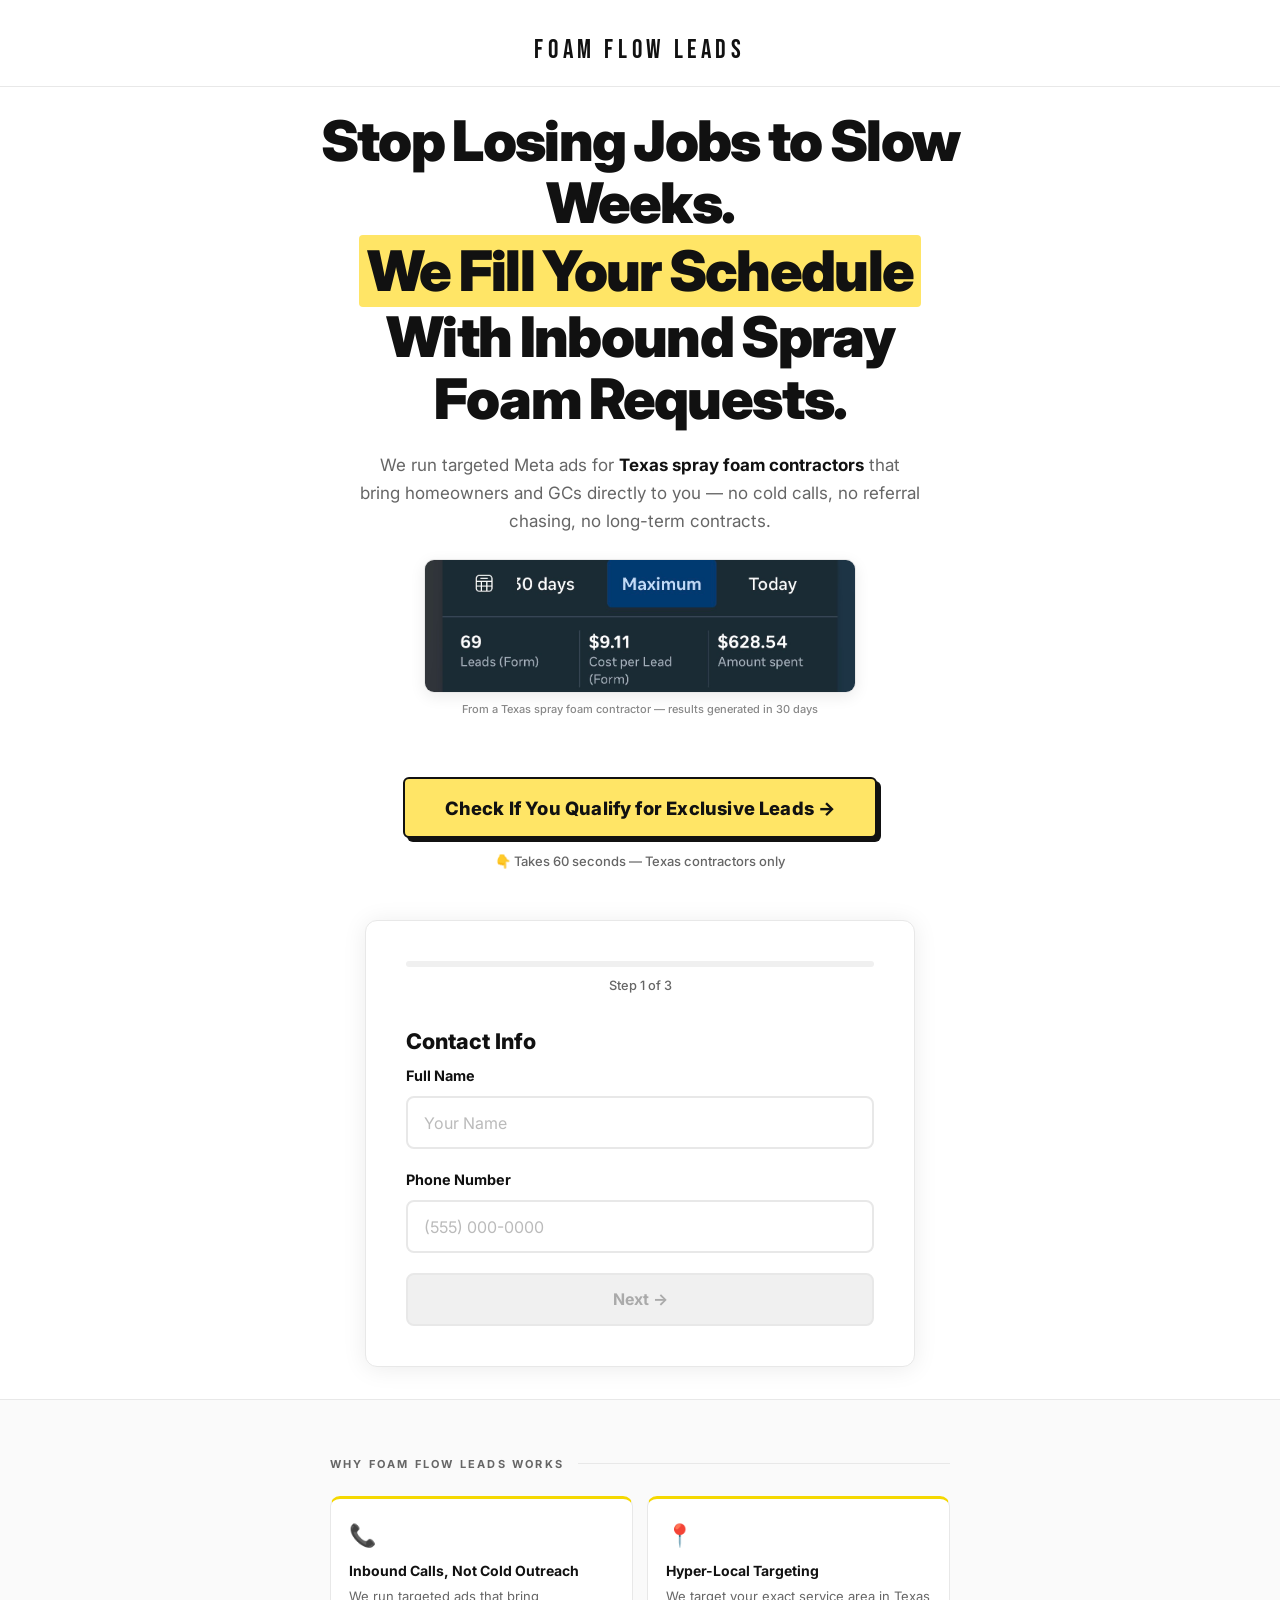
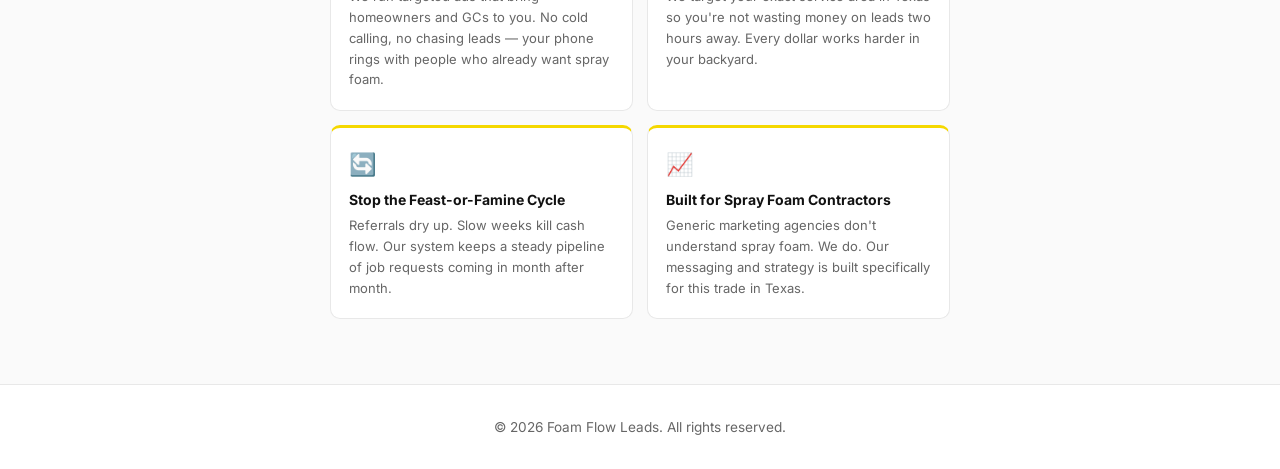
==== index.html @ 51df23b7 "Update index.html" ====
<!DOCTYPE html>
<html lang="en">

<head>
    <meta charset="UTF-8">
    <meta name="viewport" content="width=device-width, initial-scale=1.0">
    <title>Foam Flow Leads - Get More Spray Foam Jobs in Texas</title>
    <link rel="stylesheet" href="styles.css">
    <link rel="preconnect" href="https://fonts.googleapis.com">
    <link rel="preconnect" href="https://fonts.gstatic.com" crossorigin>
    <link href="https://fonts.googleapis.com/css2?family=Bebas+Neue&family=Inter:wght@400;500;600;700;800;900&display=swap" rel="stylesheet">
    <meta name="description" content="Texas spray foam contractors: get consistent job requests without relying on referrals or slow weeks. See if you qualify.">

    <!-- Google Analytics -->
    <script async src="https://www.googletagmanager.com/gtag/js?id=G-JKLEK6QQDY"></script>
    <script>
        window.dataLayer = window.dataLayer || [];
        function gtag(){dataLayer.push(arguments);}
        gtag('js', new Date());
        gtag('config', 'G-JKLEK6QQDY');
    </script>

    <!-- Meta Pixel Code -->
    <script>
    !function(f,b,e,v,n,t,s)
    {if(f.fbq)return;n=f.fbq=function(){n.callMethod?
    n.callMethod.apply(n,arguments):n.queue.push(arguments)};
    if(!f._fbq)f._fbq=n;n.push=n;n.loaded=!0;n.version='2.0';
    n.queue=[];t=b.createElement(e);t.async=!0;
    t.src=v;s=b.getElementsByTagName(e)[0];
    s.parentNode.insertBefore(t,s)}(window, document,'script',
    'https://connect.facebook.net/en_US/fbevents.js');
    fbq('init', '1525517045371976');
    fbq('track', 'PageView');
    </script>
    <noscript><img height="1" width="1" style="display:none"
        src="https://www.facebook.com/tr?id=1525517045371976&ev=PageView&noscript=1"/></noscript>

    <style>
        /* ── PROOF IMAGE (hero section) ── */
        .proof-image-wrap {
            max-width: 480px;
            margin: 0 auto 28px;
            padding: 0 24px;
            text-align: center;
        }

        .proof-image {
            width: 100%;
            border-radius: 10px;
            border: 1.5px solid #e8e8e8;
            box-shadow: 0 4px 15px rgba(0,0,0,0.08);
            display: block;
        }

        .proof-image-caption {
            font-size: 11px;
            color: #888;
            margin-top: 8px;
            font-weight: 500;
        }

        /* ── RESULTS SCREEN OVERRIDES ── */
        .result-value-box {
            background: #fafafa;
            border: 1.5px solid #e8e8e8;
            border-left: 4px solid #f5d800;
            border-radius: 8px;
            padding: 14px 16px;
            margin-bottom: 10px;
            text-align: left;
        }

        .result-value-box-title {
            font-size: 14px;
            font-weight: 800;
            color: #111;
            margin-bottom: 4px;
        }

        .result-value-box-desc {
            font-size: 13px;
            color: #555;
            line-height: 1.5;
        }

        .result-urgency {
            font-size: 13px;
            font-weight: 700;
            color: #c0392b;
            text-align: center;
            margin: 16px 0 20px;
            padding: 10px 14px;
            background: #fff5f5;
            border-radius: 8px;
            border: 1px solid #fcc;
        }
    </style>
</head>

<body>
    <div class="app-container">

        <!-- HEADER -->
        <header class="simple-header">
            <div class="logo-text">FOAM FLOW LEADS</div>
        </header>

        <!-- HERO -->
        <section class="hero-text">
            <h1 class="hero-headline">
                Stop Losing Jobs to Slow Weeks.<br>
                <span class="headline-highlight">We Fill Your Schedule</span>
                With Inbound Spray Foam Requests.
            </h1>
            <p class="hero-subtext">
                We run targeted Meta ads for <strong>Texas spray foam contractors</strong> that bring homeowners and GCs directly to you — no cold calls, no referral chasing, no long-term contracts.
            </p>
        </section>

        <!-- PROOF IMAGE (above the fold, before form) -->
        <div class="proof-image-wrap">
            <img src="proof-metrics.jpg" alt="69 leads, $9.11 cost per lead, $628.54 spent" class="proof-image" loading="lazy">
            <p class="proof-image-caption">From a Texas spray foam contractor — results generated in 30 days</p>
        </div>

        <!-- HERO CTA -->
        <div class="hero-cta-wrap">
            <button class="btn-hero-cta" onclick="document.getElementById('formSection').scrollIntoView({behavior:'smooth'})">
                Check If You Qualify for Exclusive Leads →
            </button>
            <p class="hero-cta-sub">👇 Takes 60 seconds — Texas contractors only</p>
        </div>

        <!-- FORM SECTION -->
        <section id="formSection" class="form-section">

            <div class="form-wrapper" id="formWrapper">

                <div class="progress-container">
                    <div class="progress-bar-bg">
                        <div class="progress-bar" id="progressBar"></div>
                    </div>
                    <p class="progress-text">
                        Step <span id="currentStep">1</span> of <span id="totalSteps">3</span>
                    </p>
                </div>

                <form id="applicationForm">

                    <!-- Step 1: Contact Info -->
                    <div class="form-step active" id="step1">
                        <h2 class="step-title">Contact Info</h2>
                    

                        <div class="form-group">
                            <label for="userName" class="field-label">Full Name</label>
                            <input type="text" id="userName" name="userName" placeholder="Your Name" required class="text-input">
                        </div>

                        <div class="form-group">
                            <label for="userPhone" class="field-label">Phone Number</label>
                            <input type="tel" id="userPhone" name="userPhone" placeholder="(555) 000-0000" required class="text-input">
                        </div>

                        <button type="button" class="btn btn-primary btn-block btn-disabled" disabled onclick="nextStep(1)">Next →</button>
                    </div>

                    <!-- Step 2: Jobs per month (qualification question) -->
                    <div class="form-step" id="step2">
                        <h2 class="step-title">How many jobs does your crew complete per month?</h2>
                        <p class="step-subtitle">This helps us build the right lead plan for your capacity.</p>
                        <div class="radio-group">
                            <label class="radio-card">
                                <input type="radio" name="jobsPerMonth" value="1-5">
                                <span class="radio-label">1–5 jobs/month — just getting started</span>
                            </label>
                            <label class="radio-card">
                                <input type="radio" name="jobsPerMonth" value="6-15">
                                <span class="radio-label">6–15 jobs/month — steady but want more</span>
                            </label>
                            <label class="radio-card">
                                <input type="radio" name="jobsPerMonth" value="16-30">
                                <span class="radio-label">16–30 jobs/month — ready to scale</span>
                            </label>
                            <label class="radio-card">
                                <input type="radio" name="jobsPerMonth" value="30-plus">
                                <span class="radio-label">30+ jobs/month — running at full capacity</span>
                            </label>
                        </div>
                        <div class="form-buttons">
                            <button type="button" class="btn btn-secondary" onclick="goBack(2)">Back</button>
                            <button type="button" class="btn btn-primary btn-disabled" id="nextBtn2" disabled>Next →</button>
                        </div>
                    </div>

                    <!-- Step 3: Experience -->
                    <div class="form-step" id="step3">
                        <h2 class="step-title">How long have you been in the spray foam business?</h2>
                        <p class="step-subtitle">We work best with established crews who are ready to grow.</p>
                        <div class="radio-group">
                            <label class="radio-card">
                                <input type="radio" name="experience" value="less-than-1-year">
                                <span class="radio-label">Less than 1 year</span>
                            </label>
                            <label class="radio-card">
                                <input type="radio" name="experience" value="1-2-years">
                                <span class="radio-label">1–2 years</span>
                            </label>
                            <label class="radio-card">
                                <input type="radio" name="experience" value="3-5-years">
                                <span class="radio-label">3–5 years</span>
                            </label>
                            <label class="radio-card">
                                <input type="radio" name="experience" value="5-plus-years">
                                <span class="radio-label">5+ years</span>
                            </label>
                        </div>
                        <div class="form-buttons">
                            <button type="button" class="btn btn-secondary" onclick="goBack(3)">Back</button>
                            <button type="button" class="btn btn-primary btn-disabled" id="nextBtn3" disabled>See My Results →</button>
                        </div>
                    </div>

                    <!-- Results Step -->
                    <div class="form-step" id="stepBooking">
                        <div class="booking-result">
                            <div class="booking-result-badge">✅ You Qualify</div>
                            <h2 class="booking-result-title">Here's Exactly What We'll Do For You.</h2>
                            <p class="booking-result-sub">On this free 30-minute call, we'll build a custom lead plan for your crew and show you what a full pipeline looks like in your specific service area.</p>

                            <div style="margin: 20px 0;">
                                <div class="result-value-box">
                                    <div class="result-value-box-title">📍 We'll map your exact service area</div>
                                    <div class="result-value-box-desc">We identify where homeowners and GCs in your zip codes are actively searching for spray foam — so every ad dollar hits the right person.</div>
                                </div>
                                <div class="result-value-box">
                                    <div class="result-value-box-title">📲 We'll show you the exact ad strategy</div>
                                    <div class="result-value-box-desc">You'll see the same Meta ad setup we used to generate 69 leads at $9.11 each — and how we'd run it specifically for your crew.</div>
                                </div>
                                <div class="result-value-box">
                                    <div class="result-value-box-title">📞 You'll leave with a clear gameplan</div>
                                    <div class="result-value-box-desc">No vague advice. You'll know exactly what it takes to fill your schedule with inbound job requests — whether you move forward with us or not.</div>
                                </div>
                            </div>

                            <div class="result-urgency">
                                ⚠️ We only take 1 contractor per area. If your market shows available, book now before it's claimed.
                            </div>

                            <button type="button" class="btn btn-booking-gold btn-block" onclick="window.location.href='booking.html?utm_campaign=blueprint'">
                                Book My Free Strategy Call →
                            </button>
                            <p class="booking-trust-line">No sales pressure · 30-min Zoom · Texas contractors only</p>
                        </div>
                    </div>

                </form>
            </div>
        </section>

        <!-- Confetti Canvas -->
        <canvas id="confettiCanvas" class="confetti-canvas"></canvas>

        <!-- VALUE SECTION -->
        <section class="value-section">
            <div class="value-inner">
                <div class="section-label">Why Foam Flow Leads Works</div>
                <div class="value-cards">
                    <div class="value-card">
                        <span class="value-card-icon">📞</span>
                        <div class="value-card-title">Inbound Calls, Not Cold Outreach</div>
                        <p class="value-card-text">We run targeted ads that bring homeowners and GCs to you. No cold calling, no chasing leads — your phone rings with people who already want spray foam.</p>
                    </div>
                    <div class="value-card">
                        <span class="value-card-icon">📍</span>
                        <div class="value-card-title">Hyper-Local Targeting</div>
                        <p class="value-card-text">We target your exact service area in Texas so you're not wasting money on leads two hours away. Every dollar works harder in your backyard.</p>
                    </div>
                    <div class="value-card">
                        <span class="value-card-icon">🔄</span>
                        <div class="value-card-title">Stop the Feast-or-Famine Cycle</div>
                        <p class="value-card-text">Referrals dry up. Slow weeks kill cash flow. Our system keeps a steady pipeline of job requests coming in month after month.</p>
                    </div>
                    <div class="value-card">
                        <span class="value-card-icon">📈</span>
                        <div class="value-card-title">Built for Spray Foam Contractors</div>
                        <p class="value-card-text">Generic marketing agencies don't understand spray foam. We do. Our messaging and strategy is built specifically for this trade in Texas.</p>
                    </div>
                </div>
            </div>
        </section>

        <footer class="simple-footer">
            <p>© 2026 Foam Flow Leads. All rights reserved.</p>
        </footer>

    </div>

    <script src="main.js"></script>
</body>

</html>
---- styles.css ----
/* ===========================
   FOAM FLOW LEADS — MINIMAL CLEAN
   =========================== */

@import url('https://fonts.googleapis.com/css2?family=Bebas+Neue&family=Inter:wght@400;500;600;700;800;900&display=swap');

:root {
    --bg: #ffffff;
    --text: #111111;
    --text-muted: #666666;
    --primary: #0062fe;
    --highlight: #FFE566;
    --highlight-dark: #f5d800;
    --border: #e8e8e8;
    --card-bg: #ffffff;
    --accent-bg: #f5f8ff;
    --progress-bg: #f0f0f0;
}

* {
    margin: 0;
    padding: 0;
    box-sizing: border-box;
}

body {
    font-family: 'Inter', -apple-system, BlinkMacSystemFont, sans-serif;
    background-color: var(--bg);
    color: var(--text);
    line-height: 1.5;
    min-height: 100vh;
    -webkit-font-smoothing: antialiased;
    /* Optimize scrolling performance on mobile */
    -webkit-overflow-scrolling: touch;
}

.app-container {
    display: flex;
    flex-direction: column;
    min-height: 100vh;
}

/* ===========================
   HEADER
   =========================== */
.simple-header {
    padding: 2rem 1.5rem 1rem;
    text-align: center;
    border-bottom: 1px solid var(--border);
}

.logo-link {
    text-decoration: none;
    color: inherit;
    display: inline-block;
}

.logo-text {
    font-family: 'Bebas Neue', sans-serif;
    font-size: 1.6rem;
    letter-spacing: 0.18em;
    color: var(--text);
    display: inline-block;
}

/* ===========================
   HERO
   =========================== */
.hero-text {
    text-align: center;
    padding: 1.5rem 24px 1.5rem;
    max-width: 700px;
    margin: 0 auto;
}

.booking-hero {
    padding: 2rem 24px 1.5rem;
}

.booking-step-tag {
    display: inline-block;
    background: #dcfce7;
    color: #15803d;
    font-size: 13px;
    font-weight: 700;
    padding: 6px 16px;
    border-radius: 100px;
    border: 1px solid #bbf7d0;
    margin-bottom: 16px;
}

.hero-headline {
    font-size: clamp(32px, 6vw, 56px);
    font-weight: 900;
    line-height: 1.1;
    color: var(--text);
    letter-spacing: -0.03em;
    margin-bottom: 1.25rem;
}

.headline-highlight {
    background-color: var(--highlight);
    padding: 2px 8px;
    border-radius: 4px;
    display: inline;
    line-height: 1.3;
}

.hero-subtext {
    font-size: 17px;
    color: var(--text-muted);
    line-height: 1.65;
    max-width: 560px;
    margin: 0 auto;
}

.hero-subtext strong {
    color: var(--text);
    font-weight: 700;
}

/* ===========================
   HERO CTA (index only)
   =========================== */
.hero-cta-wrap {
    text-align: center;
    padding: 2rem 1.5rem 0;
}

.btn-hero-cta {
    display: inline-block;
    background: var(--highlight);
    color: var(--text);
    font-size: 1.15rem;
    font-weight: 800;
    padding: 1.1rem 2.5rem;
    border-radius: 6px;
    border: 2.5px solid var(--text);
    cursor: pointer;
    transition: all 0.2s ease;
    letter-spacing: 0.01em;
    box-shadow: 4px 4px 0px var(--text);
    font-family: 'Inter', sans-serif;
}

.btn-hero-cta:hover {
    transform: translate(-2px, -2px);
    box-shadow: 6px 6px 0px var(--text);
}

.btn-hero-cta:active {
    transform: translate(2px, 2px);
    box-shadow: 2px 2px 0px var(--text);
}

.hero-cta-sub {
    margin-top: 0.85rem;
    font-size: 13px;
    color: var(--text-muted);
    font-weight: 500;
}

/* ===========================
   FORM SECTION (index only)
   =========================== */
.form-section {
    padding: 3rem 1rem 2rem;
    display: flex;
    flex-direction: column;
    align-items: center;
}

.form-wrapper {
    background-color: var(--card-bg);
    width: 100%;
    max-width: 550px;
    padding: 2.5rem;
    border-radius: 12px;
    box-shadow: 0 2px 24px rgba(0,0,0,0.08);
    border: 1.5px solid var(--border);
    overflow: hidden;
}

/* ===========================
   PROGRESS BAR
   =========================== */
.progress-container {
    margin-bottom: 2rem;
}

.progress-bar-bg {
    background-color: var(--progress-bg);
    height: 6px;
    border-radius: 3px;
    overflow: hidden;
    margin-bottom: 0.6rem;
}

.progress-bar {
    height: 100%;
    background-color: var(--highlight-dark);
    width: 0%;
    transition: width 0.4s cubic-bezier(0.4, 0, 0.2, 1);
}

.progress-text {
    font-size: 0.8rem;
    color: var(--text-muted);
    font-weight: 500;
    text-align: center;
}

/* ===========================
   FORM STEPS
   =========================== */
.form-step {
    display: none;
}

.form-step.active {
    display: block;
    animation: fadeUp 0.35s ease-out;
}

@keyframes fadeUp {
    from { opacity: 0; transform: translateY(12px); }
    to   { opacity: 1; transform: translateY(0); }
}

.step-title {
    font-size: 1.35rem;
    font-weight: 800;
    color: var(--text);
    margin-bottom: 0.6rem;
    line-height: 1.3;
}

.step-subtitle {
    color: var(--text-muted);
    margin-bottom: 1.5rem;
    font-size: 0.9rem;
}

/* ===========================
   RADIO CARDS
   =========================== */
.radio-group {
    display: flex;
    flex-direction: column;
    gap: 9px;
    margin-bottom: 1.5rem;
}

.radio-card {
    display: flex;
    align-items: center;
    padding: 0.9rem 1.1rem;
    border: 2px solid var(--border);
    border-radius: 10px;
    cursor: pointer;
    transition: all 0.18s ease;
    background-color: var(--card-bg);
    will-change: border-color, background-color;
}

.radio-card:hover {
    border-color: var(--highlight-dark);
    background-color: #fffef0;
}

.radio-card input[type="radio"] {
    width: 18px;
    height: 18px;
    margin-right: 14px;
    accent-color: var(--text);
    flex-shrink: 0;
}

.radio-label {
    font-size: 0.95rem;
    font-weight: 600;
    color: var(--text);
}

/* ===========================
   BUTTONS
   =========================== */
.btn {
    padding: 0.9rem 1.75rem;
    border-radius: 8px;
    font-size: 1rem;
    font-weight: 700;
    cursor: pointer;
    transition: all 0.18s ease;
    border: none;
    display: inline-block;
    text-align: center;
    font-family: 'Inter', sans-serif;
    will-change: transform;
}

.btn-primary {
    background-color: var(--highlight);
    color: var(--text);
    border: 2px solid var(--text);
    box-shadow: 3px 3px 0 var(--text);
}

.btn-primary:hover {
    transform: translate(-1px, -1px);
    box-shadow: 4px 4px 0 var(--text);
}

.btn-primary:active {
    transform: translate(1px, 1px);
    box-shadow: 1px 1px 0 var(--text);
}

.btn-secondary {
    background-color: white;
    color: var(--text-muted);
    border: 2px solid var(--border);
}

.btn-secondary:hover {
    border-color: #aaa;
}

.btn-block {
    width: 100%;
}

.btn-primary:disabled,
.btn-primary.btn-disabled,
.btn-booking-gold:disabled,
.btn-booking-gold.btn-disabled {
    background-color: var(--progress-bg) !important;
    color: #aaa !important;
    cursor: not-allowed !important;
    border-color: var(--border) !important;
    box-shadow: none !important;
    transform: none !important;
}

.form-buttons {
    display: flex;
    gap: 10px;
}

.form-buttons .btn {
    flex: 1;
}

/* ===========================
   INPUTS
   =========================== */
.form-group {
    margin-bottom: 0;
}

.field-label {
    display: block;
    font-weight: 700;
    font-size: 0.9rem;
    margin-bottom: 0.6rem;
    color: var(--text);
}

.text-input {
    width: 100%;
    padding: 0.9rem 1rem;
    border: 2px solid var(--border);
    border-radius: 8px;
    margin-bottom: 1.25rem;
    font-size: 1rem;
    font-family: 'Inter', sans-serif;
    transition: border-color 0.18s ease;
    color: var(--text);
    background: white;
}

.text-input:focus {
    outline: none;
    border-color: var(--text);
}

.text-input::placeholder {
    color: #bbb;
}

/* ===========================
   BOOKING RESULT (index qualify screen)
   =========================== */
.booking-result {
    text-align: center;
    padding: 8px 0;
}

.booking-result-badge {
    display: inline-block;
    background: #dcfce7;
    color: #15803d;
    font-size: 13px;
    font-weight: 800;
    padding: 6px 16px;
    border-radius: 100px;
    margin-bottom: 14px;
    border: 1px solid #bbf7d0;
}

.booking-result-title {
    font-size: 1.4rem;
    font-weight: 800;
    color: var(--text);
    margin-bottom: 10px;
    line-height: 1.25;
}

.booking-result-sub {
    font-size: 14px;
    color: var(--text-muted);
    line-height: 1.6;
    margin-bottom: 20px;
}

.booking-bullets {
    display: flex;
    flex-direction: column;
    gap: 10px;
    margin: 20px 0 24px;
    text-align: left;
}

.booking-bullet-item {
    font-size: 14px;
    font-weight: 600;
    color: var(--text);
    line-height: 1.5;
    padding: 12px 14px;
    background: #fafafa;
    border-radius: 8px;
    border: 1.5px solid var(--border);
}

.proof-image-section {
    margin: 30px 0;
    text-align: center;
}

.proof-image-header {
    font-size: 0.95rem;
    font-weight: 600;
    color: #666;
    margin-bottom: 15px;
}

.proof-image-container {
    max-width: 100%;
    border-radius: 12px;
    overflow: hidden;
    box-shadow: 0 4px 15px rgba(0, 0, 0, 0.1);
}

.proof-image-container img {
    width: 100%;
    height: auto;
    display: block;
}


/* ===========================
   BOOKING GOLD BUTTON
   =========================== */
.btn-booking-gold {
    background: var(--highlight);
    color: var(--text);
    font-size: 1.05rem;
    padding: 1rem 1.75rem;
    border: 2.5px solid var(--text);
    box-shadow: 4px 4px 0 var(--text);
    width: 100%;
    border-radius: 8px;
    font-weight: 800;
    cursor: pointer;
    transition: all 0.18s ease;
    display: block;
    text-align: center;
    font-family: 'Inter', sans-serif;
    will-change: transform;
}

.btn-booking-gold:hover {
    transform: translate(-2px, -2px);
    box-shadow: 6px 6px 0 var(--text);
}

.btn-booking-gold:active {
    transform: translate(1px, 1px);
    box-shadow: 2px 2px 0 var(--text);
}

.booking-trust-line {
    font-size: 12px;
    color: var(--text-muted);
    margin-top: 14px;
    margin-bottom: 6px;
    text-align: center;
}

/* ===========================
   VALUE SECTION
   =========================== */
.value-section {
    padding: 56px 24px 64px;
    background: #fafafa;
    border-top: 1px solid var(--border);
}

.value-inner {
    max-width: 620px;
    margin: 0 auto;
}

.section-label {
    font-size: 11px;
    font-weight: 700;
    letter-spacing: 0.2em;
    text-transform: uppercase;
    color: var(--text-muted);
    margin-bottom: 24px;
    display: flex;
    align-items: center;
    gap: 14px;
}

.section-label::after {
    content: '';
    flex: 1;
    height: 1px;
    background: var(--border);
}

.value-cards {
    display: grid;
    grid-template-columns: 1fr 1fr;
    gap: 14px;
}

.value-card {
    background: white;
    border: 1.5px solid var(--border);
    border-top: 3px solid var(--highlight-dark);
    border-radius: 10px;
    padding: 20px 18px;
    transition: box-shadow 0.2s ease, transform 0.2s ease;
    will-change: box-shadow, transform;
}

.value-card:hover {
    box-shadow: 0 4px 16px rgba(0,0,0,0.06);
    transform: translateY(-2px);
}

.value-card-icon {
    font-size: 22px;
    display: block;
    margin-bottom: 10px;
}

.value-card-title {
    font-weight: 700;
    font-size: 14px;
    color: var(--text);
    margin-bottom: 6px;
    line-height: 1.3;
}

.value-card-text {
    font-size: 13px;
    color: var(--text-muted);
    line-height: 1.6;
}

/* ===========================
   CONFETTI
   =========================== */
.confetti-canvas {
    position: fixed;
    top: 0; left: 0;
    width: 100%; height: 100%;
    pointer-events: none;
    z-index: 999;
}

/* ===========================
   FOOTER
   =========================== */
.simple-footer {
    padding: 2rem;
    text-align: center;
    color: var(--text-muted);
    font-size: 0.85rem;
    border-top: 1px solid var(--border);
}

/* ===========================
   MOBILE STICKY - index disabled
   =========================== */
.mobile-sticky-footer {
    display: none !important;
}

/* ===========================
   BOOKING PAGE LAYOUT
   =========================== */
.booking-container {
    flex: 1;
    display: flex;
    justify-content: center;
    padding: 2rem 1.5rem 4rem;
}

.booking-split-wrapper {
    display: grid;
    grid-template-columns: 1fr 1.6fr;
    gap: 2.5rem;
    max-width: 960px;
    width: 100%;
    background: white;
    padding: 2.5rem;
    border-radius: 16px;
    box-shadow: 0 4px 32px rgba(0,0,0,0.08);
    border: 1.5px solid var(--border);
    align-items: start;
}

.booking-form-side {
    border-right: 1px solid var(--border);
    padding-right: 2.5rem;
}

.booking-calendar-side {
    min-width: 0;
}

.selected-info {
    background: #fffef0;
    padding: 0.85rem 1rem;
    border-radius: 8px;
    margin-bottom: 1.25rem;
    border-left: 4px solid var(--highlight-dark);
    font-size: 0.9rem;
    border: 1.5px solid var(--highlight-dark);
}

/* ===========================
   CALENDAR
   =========================== */
.calendar-header {
    margin-bottom: 1rem;
}

.calendar-header h2 {
    font-size: 1.1rem;
    font-weight: 800;
    color: var(--text);
}

.calendar-widget {
    width: 100%;
    overflow: hidden;
}

.calendar-days-header {
    display: grid;
    grid-template-columns: repeat(7, 1fr);
    text-align: center;
    font-weight: 700;
    color: var(--text-muted);
    margin-bottom: 8px;
    font-size: 0.75rem;
}

.calendar-grid {
    display: grid;
    grid-template-columns: repeat(7, 1fr);
    gap: 4px;
    width: 100%;
    /* Optimize rendering */
    contain: layout style paint;
}

.calendar-day {
    aspect-ratio: 1;
    display: flex;
    align-items: center;
    justify-content: center;
    border-radius: 6px;
    font-weight: 600;
    font-size: 0.88rem;
    color: #ccc;
    cursor: not-allowed;
    border: 1px solid transparent;
    min-width: 0;
    will-change: background-color, border-color;
}

.calendar-day.available {
    color: var(--text);
    cursor: pointer;
    border-color: var(--border);
    transition: all 0.15s ease;
}

.calendar-day.available:hover {
    background-color: var(--highlight);
    border-color: var(--highlight-dark);
}

.calendar-day.selected {
    background-color: var(--text);
    color: white;
    border-color: var(--text);
}

/* ===========================
   TIME SLOTS
   =========================== */
.time-slots-container {
    margin-top: 1.5rem;
}

.time-slots-container .field-label {
    margin-bottom: 0.75rem;
}

.time-grid {
    display: grid;
    grid-template-columns: repeat(auto-fill, minmax(90px, 1fr));
    gap: 8px;
    /* Optimize rendering */
    contain: layout style paint;
}

.time-btn {
    padding: 0.7rem 0.5rem;
    border: 1.5px solid var(--border);
    border-radius: 6px;
    background: white;
    cursor: pointer;
    text-align: center;
    font-weight: 600;
    font-size: 0.875rem;
    color: var(--text);
    transition: all 0.15s ease;
    font-family: 'Inter', sans-serif;
    will-change: background-color, border-color;
}

.time-btn:hover {
    background-color: var(--highlight);
    border-color: var(--highlight-dark);
}

.time-btn.active {
    background-color: var(--text);
    color: white;
    border-color: var(--text);
}

.time-btn.time-btn-booked {
    opacity: 0.5;
    cursor: not-allowed;
}

.empty-msg {
    grid-column: 1 / -1;
    color: var(--text-muted);
    font-style: italic;
    font-size: 0.875rem;
    padding: 0.5rem 0;
}

.back-link {
    display: block;
    text-align: center;
    margin-top: 1rem;
    color: var(--text-muted);
    text-decoration: none;
    font-size: 0.9rem;
    transition: color 0.2s;
}

.back-link:hover {
    color: var(--text);
}

.calendar-section-title {
    font-size: 1rem;
    font-weight: 800;
    color: var(--text);
    margin-bottom: 1rem;
    display: none;
}

/* ===========================
   MOBILE BOOKING STICKY BUTTON
   =========================== */
.mobile-booking-sticky {
    display: none;
    position: fixed;
    bottom: 0;
    left: 0;
    right: 0;
    background: white;
    padding: 0.85rem 1.25rem;
    padding-bottom: max(1.25rem, calc(0.85rem + env(safe-area-inset-bottom, 0px)));
    box-shadow: 0 -2px 16px rgba(0,0,0,0.1);
    border-top: 1.5px solid var(--border);
    z-index: 100;
    /* Optimize for fixed positioning */
    will-change: transform;
    transform: translateZ(0);
}

/* ===========================
   TABLET
   =========================== */
@media (max-width: 900px) {
    .booking-split-wrapper {
        grid-template-columns: 1fr;
        padding: 2rem;
        gap: 0;
    }

    .booking-form-side {
        border-right: none;
        border-bottom: 1px solid var(--border);
        padding-right: 0;
        padding-bottom: 2rem;
        margin-bottom: 2rem;
    }
}

/* ===========================
   MOBILE
   =========================== */
@media (max-width: 768px) {

    body {
        font-size: 15px;
        -webkit-text-size-adjust: 100%;
    }

    .simple-header {
        padding: 1.25rem 1rem 1rem;
    }

    .logo-text {
        font-size: 1.3rem;
    }

    /* Hero */
    .hero-text {
        padding: 1.5rem 20px 1rem;
    }

    .booking-hero {
        padding: 1.5rem 20px 1rem;
    }

    .hero-headline {
        font-size: 28px;
        line-height: 1.15;
    }

    .hero-subtext {
        font-size: 15px;
    }

    /* Index form */
    .hero-cta-wrap {
        padding: 1.5rem 1.25rem 0;
    }

    .btn-hero-cta {
        width: 100%;
        font-size: 1.05rem;
        padding: 1rem 1.5rem;
    }

    .form-section {
        padding: 2rem 0.75rem 1.5rem;
    }

    .form-wrapper {
        padding: 1.5rem 1.25rem;
        border-radius: 12px;
    }

    .step-title {
        font-size: 1.15rem;
        line-height: 1.35;
        margin-bottom: 0.6rem;
    }

    .step-subtitle {
        font-size: 0.875rem;
        margin-bottom: 1rem;
    }

    .progress-container { margin-bottom: 1.5rem; }
    .progress-text { font-size: 0.8rem; }

    .radio-card {
        padding: 0.85rem 1rem;
        border-radius: 8px;
        min-height: 50px;
    }

    .radio-label { font-size: 0.9rem; }
    .radio-group { gap: 8px; margin-bottom: 1.25rem; }

    .form-step .btn-block { display: block; }
    .form-buttons { display: flex; }
    #stepBooking .btn-booking-gold { display: block !important; }

    .booking-result-title { font-size: 1.2rem; }
    .booking-result-sub { font-size: 13px; }

    /* Value section */
    .value-section { padding: 36px 16px 48px; }
    .value-cards { grid-template-columns: 1fr; gap: 10px; }
    .value-card { padding: 18px 16px; }
    .value-card:hover { transform: none; }
    .value-card-icon { font-size: 20px; margin-bottom: 8px; }
    .section-label { font-size: 10px; margin-bottom: 18px; }
    .simple-footer { padding: 1.25rem; font-size: 0.8rem; }

    /* ===========================
       BOOKING PAGE MOBILE
       =========================== */
    .booking-container {
        padding: 1rem 0.75rem calc(100px + env(safe-area-inset-bottom, 0px));
    }

    .booking-split-wrapper {
        padding: 1.25rem;
        border-radius: 12px;
        box-shadow: 0 2px 12px rgba(0,0,0,0.06);
        grid-template-columns: 1fr;
        gap: 0;
    }

    .booking-form-side {
        border-right: none;
        padding-right: 0;
        /* On mobile show form BELOW calendar */
        order: 2;
        border-top: 1px solid var(--border);
        padding-top: 1.5rem;
        margin-top: 1.5rem;
    }

    .booking-calendar-side {
        order: 1;
    }

    .calendar-section-title {
        display: block;
    }

    .time-grid {
        grid-template-columns: repeat(2, 1fr);
        gap: 8px;
    }

    .time-btn {
        padding: 0.85rem 0.5rem;
        font-size: 0.9rem;
        min-height: 48px;
        border-radius: 8px;
    }

    /* Hide the confirm button inside the form on mobile
       and show the sticky one instead */
    .booking-form-side .btn-booking-gold {
        display: none;
    }

    .mobile-booking-sticky {
        display: flex;
        gap: 10px;
    }

    .back-link {
        margin-top: 0.75rem;
        font-size: 0.85rem;
    }
}

/* ===========================
   EXTRA SMALL
   =========================== */
@media (max-width: 374px) {
    .form-wrapper { padding: 1.25rem 1rem; }
    .step-title { font-size: 1.05rem; }
    .radio-card { padding: 0.8rem 0.9rem; }
    .radio-label { font-size: 0.875rem; }
    .logo-text { font-size: 1.1rem; }
    .hero-headline { font-size: 24px; }
    .booking-step-tag { font-size: 12px; }
}
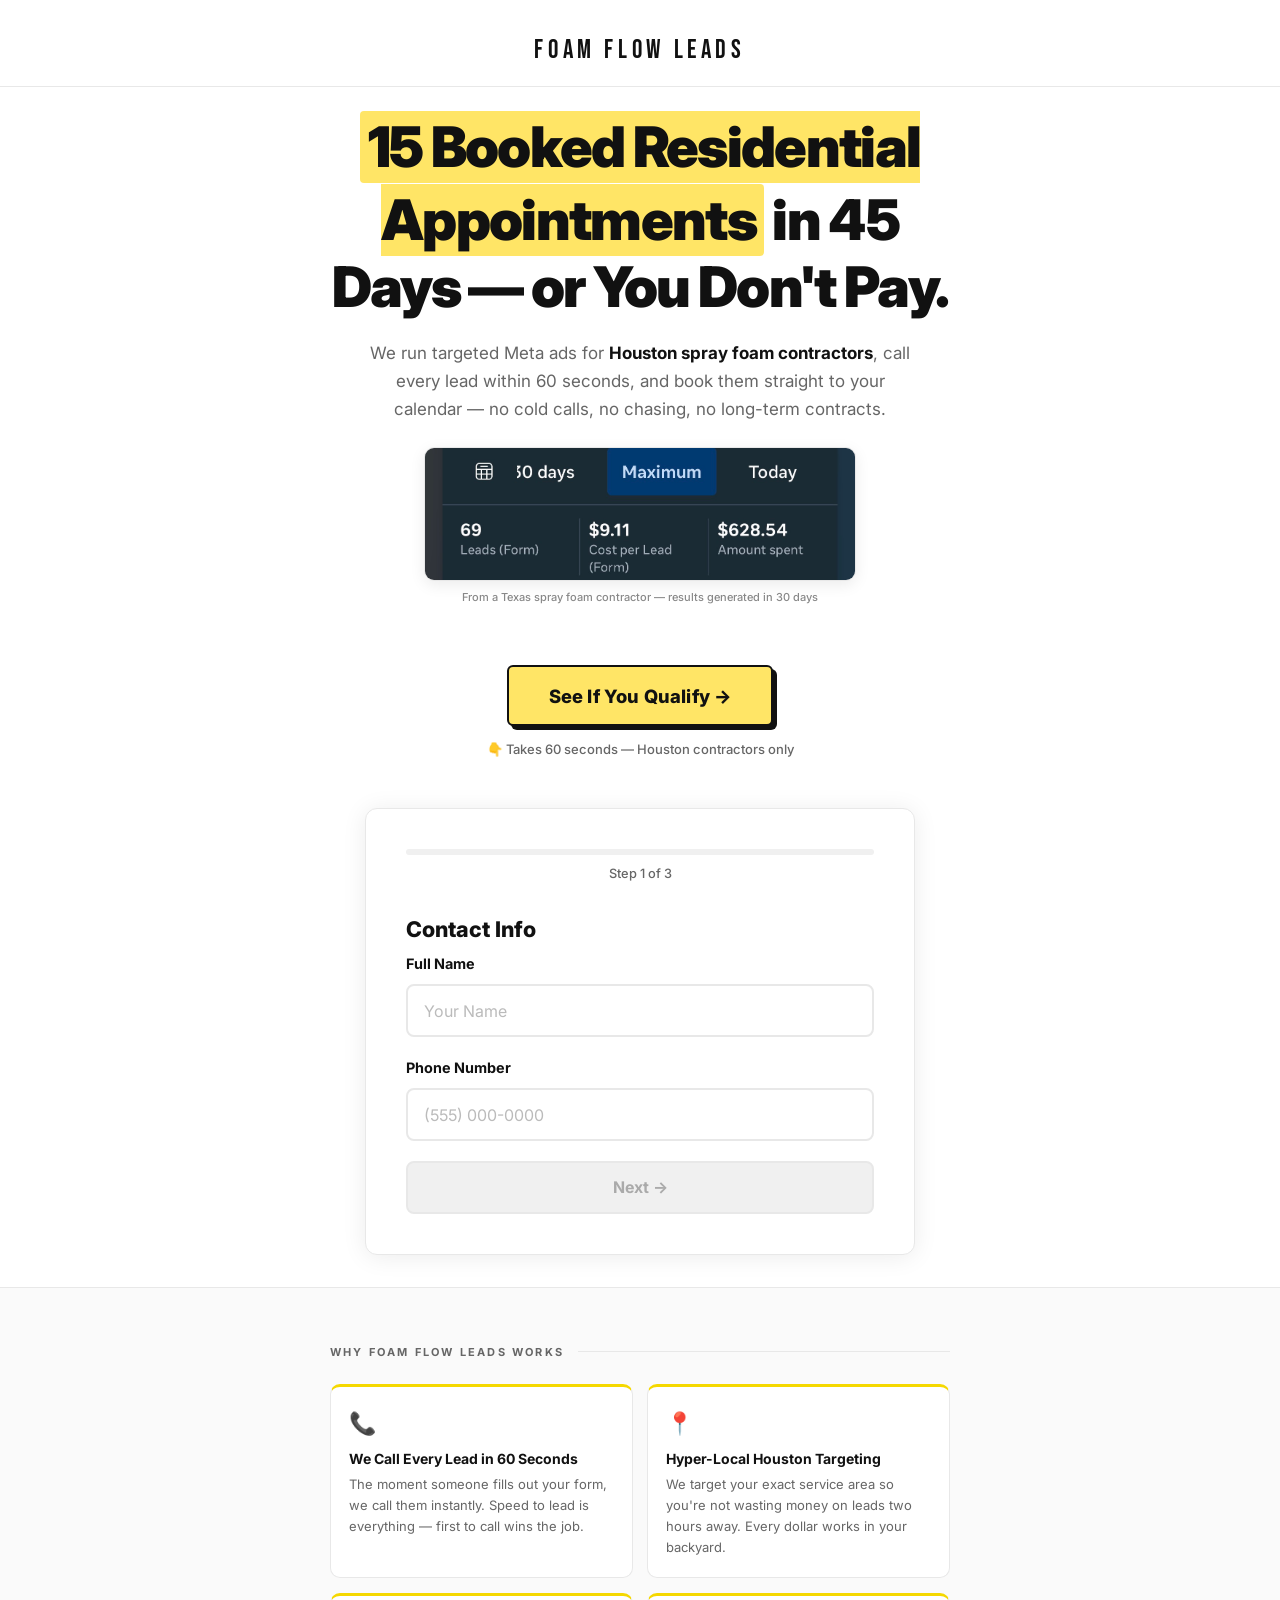
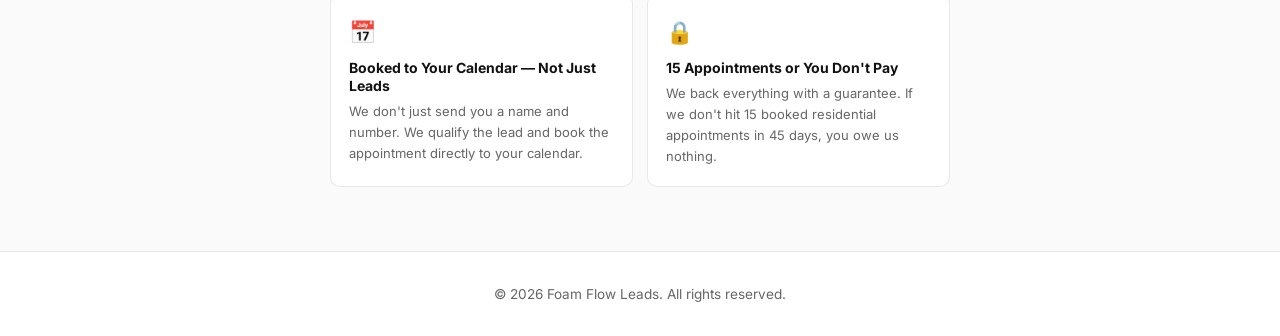
==== commit 064e72ff: "Update index.html" ====
--- a/index.html
+++ b/index.html
@@ -10,6 +10,7 @@
     <link rel="preconnect" href="https://fonts.gstatic.com" crossorigin>
     <link href="https://fonts.googleapis.com/css2?family=Bebas+Neue&family=Inter:wght@400;500;600;700;800;900&display=swap" rel="stylesheet">
     <meta name="description" content="Texas spray foam contractors: get consistent job requests without relying on referrals or slow weeks. See if you qualify.">
+    <meta name="facebook-domain-verification" content="6dqda2xgndc177yu1newgvg0ux3b6z" />
 
     <!-- Google Analytics -->
     <script async src="https://www.googletagmanager.com/gtag/js?id=G-JKLEK6QQDY"></script>
@@ -37,14 +38,12 @@
         src="https://www.facebook.com/tr?id=1525517045371976&ev=PageView&noscript=1"/></noscript>
 
     <style>
-        /* ── PROOF IMAGE (hero section) ── */
         .proof-image-wrap {
             max-width: 480px;
             margin: 0 auto 28px;
             padding: 0 24px;
             text-align: center;
         }
-
         .proof-image {
             width: 100%;
             border-radius: 10px;
@@ -52,15 +51,12 @@
             box-shadow: 0 4px 15px rgba(0,0,0,0.08);
             display: block;
         }
-
         .proof-image-caption {
             font-size: 11px;
             color: #888;
             margin-top: 8px;
             font-weight: 500;
         }
-
-        /* ── RESULTS SCREEN OVERRIDES ── */
         .result-value-box {
             background: #fafafa;
             border: 1.5px solid #e8e8e8;
@@ -70,20 +66,17 @@
             margin-bottom: 10px;
             text-align: left;
         }
-
         .result-value-box-title {
             font-size: 14px;
             font-weight: 800;
             color: #111;
             margin-bottom: 4px;
         }
-
         .result-value-box-desc {
             font-size: 13px;
             color: #555;
             line-height: 1.5;
         }
-
         .result-urgency {
             font-size: 13px;
             font-weight: 700;
@@ -109,16 +102,15 @@
         <!-- HERO -->
         <section class="hero-text">
             <h1 class="hero-headline">
-                Stop Losing Jobs to Slow Weeks.<br>
-                <span class="headline-highlight">We Fill Your Schedule</span>
-                With Inbound Spray Foam Requests.
+                <span class="headline-highlight">15 Booked Residential Appointments</span>
+                in 45 Days — or You Don't Pay.
             </h1>
             <p class="hero-subtext">
-                We run targeted Meta ads for <strong>Texas spray foam contractors</strong> that bring homeowners and GCs directly to you — no cold calls, no referral chasing, no long-term contracts.
+                We run targeted Meta ads for <strong>Houston spray foam contractors</strong>, call every lead within 60 seconds, and book them straight to your calendar — no cold calls, no chasing, no long-term contracts.
             </p>
         </section>
 
-        <!-- PROOF IMAGE (above the fold, before form) -->
+        <!-- PROOF IMAGE -->
         <div class="proof-image-wrap">
             <img src="proof-metrics.jpg" alt="69 leads, $9.11 cost per lead, $628.54 spent" class="proof-image" loading="lazy">
             <p class="proof-image-caption">From a Texas spray foam contractor — results generated in 30 days</p>
@@ -127,16 +119,14 @@
         <!-- HERO CTA -->
         <div class="hero-cta-wrap">
             <button class="btn-hero-cta" onclick="document.getElementById('formSection').scrollIntoView({behavior:'smooth'})">
-                Check If You Qualify for Exclusive Leads →
+                See If You Qualify →
             </button>
-            <p class="hero-cta-sub">👇 Takes 60 seconds — Texas contractors only</p>
+            <p class="hero-cta-sub">👇 Takes 60 seconds — Houston contractors only</p>
         </div>
 
         <!-- FORM SECTION -->
         <section id="formSection" class="form-section">
-
             <div class="form-wrapper" id="formWrapper">
-
                 <div class="progress-container">
                     <div class="progress-bar-bg">
                         <div class="progress-bar" id="progressBar"></div>
@@ -151,22 +141,18 @@
                     <!-- Step 1: Contact Info -->
                     <div class="form-step active" id="step1">
                         <h2 class="step-title">Contact Info</h2>
-                    
-
                         <div class="form-group">
                             <label for="userName" class="field-label">Full Name</label>
                             <input type="text" id="userName" name="userName" placeholder="Your Name" required class="text-input">
                         </div>
-
                         <div class="form-group">
                             <label for="userPhone" class="field-label">Phone Number</label>
                             <input type="tel" id="userPhone" name="userPhone" placeholder="(555) 000-0000" required class="text-input">
                         </div>
-
                         <button type="button" class="btn btn-primary btn-block btn-disabled" disabled onclick="nextStep(1)">Next →</button>
                     </div>
 
-                    <!-- Step 2: Jobs per month (qualification question) -->
+                    <!-- Step 2: Jobs per month -->
                     <div class="form-step" id="step2">
                         <h2 class="step-title">How many jobs does your crew complete per month?</h2>
                         <p class="step-subtitle">This helps us build the right lead plan for your capacity.</p>
@@ -232,7 +218,7 @@
                             <div style="margin: 20px 0;">
                                 <div class="result-value-box">
                                     <div class="result-value-box-title">📍 We'll map your exact service area</div>
-                                    <div class="result-value-box-desc">We identify where homeowners and GCs in your zip codes are actively searching for spray foam — so every ad dollar hits the right person.</div>
+                                    <div class="result-value-box-desc">We identify where homeowners in your zip codes are actively searching for spray foam — so every ad dollar hits the right person.</div>
                                 </div>
                                 <div class="result-value-box">
                                     <div class="result-value-box-title">📲 We'll show you the exact ad strategy</div>
@@ -240,7 +226,7 @@
                                 </div>
                                 <div class="result-value-box">
                                     <div class="result-value-box-title">📞 You'll leave with a clear gameplan</div>
-                                    <div class="result-value-box-desc">No vague advice. You'll know exactly what it takes to fill your schedule with inbound job requests — whether you move forward with us or not.</div>
+                                    <div class="result-value-box-desc">No vague advice. You'll know exactly what it takes to fill your schedule with booked residential appointments — whether you move forward with us or not.</div>
                                 </div>
                             </div>
 
@@ -248,10 +234,10 @@
                                 ⚠️ We only take 1 contractor per area. If your market shows available, book now before it's claimed.
                             </div>
 
-                            <button type="button" class="btn btn-booking-gold btn-block" onclick="window.location.href='booking.html?utm_campaign=blueprint'">
+                            <button type="button" class="btn btn-booking-gold btn-block" onclick="window.location.href='booking.html?utm_campaign=blueprint&name='+encodeURIComponent(document.getElementById('userName').value)+'&phone='+encodeURIComponent(document.getElementById('userPhone').value)">
                                 Book My Free Strategy Call →
                             </button>
-                            <p class="booking-trust-line">No sales pressure · 30-min Zoom · Texas contractors only</p>
+                            <p class="booking-trust-line">No sales pressure · 30-min Zoom · Houston contractors only</p>
                         </div>
                     </div>
 
@@ -259,7 +245,6 @@
             </div>
         </section>
 
-        <!-- Confetti Canvas -->
         <canvas id="confettiCanvas" class="confetti-canvas"></canvas>
 
         <!-- VALUE SECTION -->
@@ -269,23 +254,23 @@
                 <div class="value-cards">
                     <div class="value-card">
                         <span class="value-card-icon">📞</span>
-                        <div class="value-card-title">Inbound Calls, Not Cold Outreach</div>
-                        <p class="value-card-text">We run targeted ads that bring homeowners and GCs to you. No cold calling, no chasing leads — your phone rings with people who already want spray foam.</p>
+                        <div class="value-card-title">We Call Every Lead in 60 Seconds</div>
+                        <p class="value-card-text">The moment someone fills out your form, we call them instantly. Speed to lead is everything — first to call wins the job.</p>
                     </div>
                     <div class="value-card">
                         <span class="value-card-icon">📍</span>
-                        <div class="value-card-title">Hyper-Local Targeting</div>
-                        <p class="value-card-text">We target your exact service area in Texas so you're not wasting money on leads two hours away. Every dollar works harder in your backyard.</p>
-                    </div>
-                    <div class="value-card">
-                        <span class="value-card-icon">🔄</span>
-                        <div class="value-card-title">Stop the Feast-or-Famine Cycle</div>
-                        <p class="value-card-text">Referrals dry up. Slow weeks kill cash flow. Our system keeps a steady pipeline of job requests coming in month after month.</p>
-                    </div>
-                    <div class="value-card">
-                        <span class="value-card-icon">📈</span>
-                        <div class="value-card-title">Built for Spray Foam Contractors</div>
-                        <p class="value-card-text">Generic marketing agencies don't understand spray foam. We do. Our messaging and strategy is built specifically for this trade in Texas.</p>
+                        <div class="value-card-title">Hyper-Local Houston Targeting</div>
+                        <p class="value-card-text">We target your exact service area so you're not wasting money on leads two hours away. Every dollar works in your backyard.</p>
+                    </div>
+                    <div class="value-card">
+                        <span class="value-card-icon">📅</span>
+                        <div class="value-card-title">Booked to Your Calendar — Not Just Leads</div>
+                        <p class="value-card-text">We don't just send you a name and number. We qualify the lead and book the appointment directly to your calendar.</p>
+                    </div>
+                    <div class="value-card">
+                        <span class="value-card-icon">🔒</span>
+                        <div class="value-card-title">15 Appointments or You Don't Pay</div>
+                        <p class="value-card-text">We back everything with a guarantee. If we don't hit 15 booked residential appointments in 45 days, you owe us nothing.</p>
                     </div>
                 </div>
             </div>
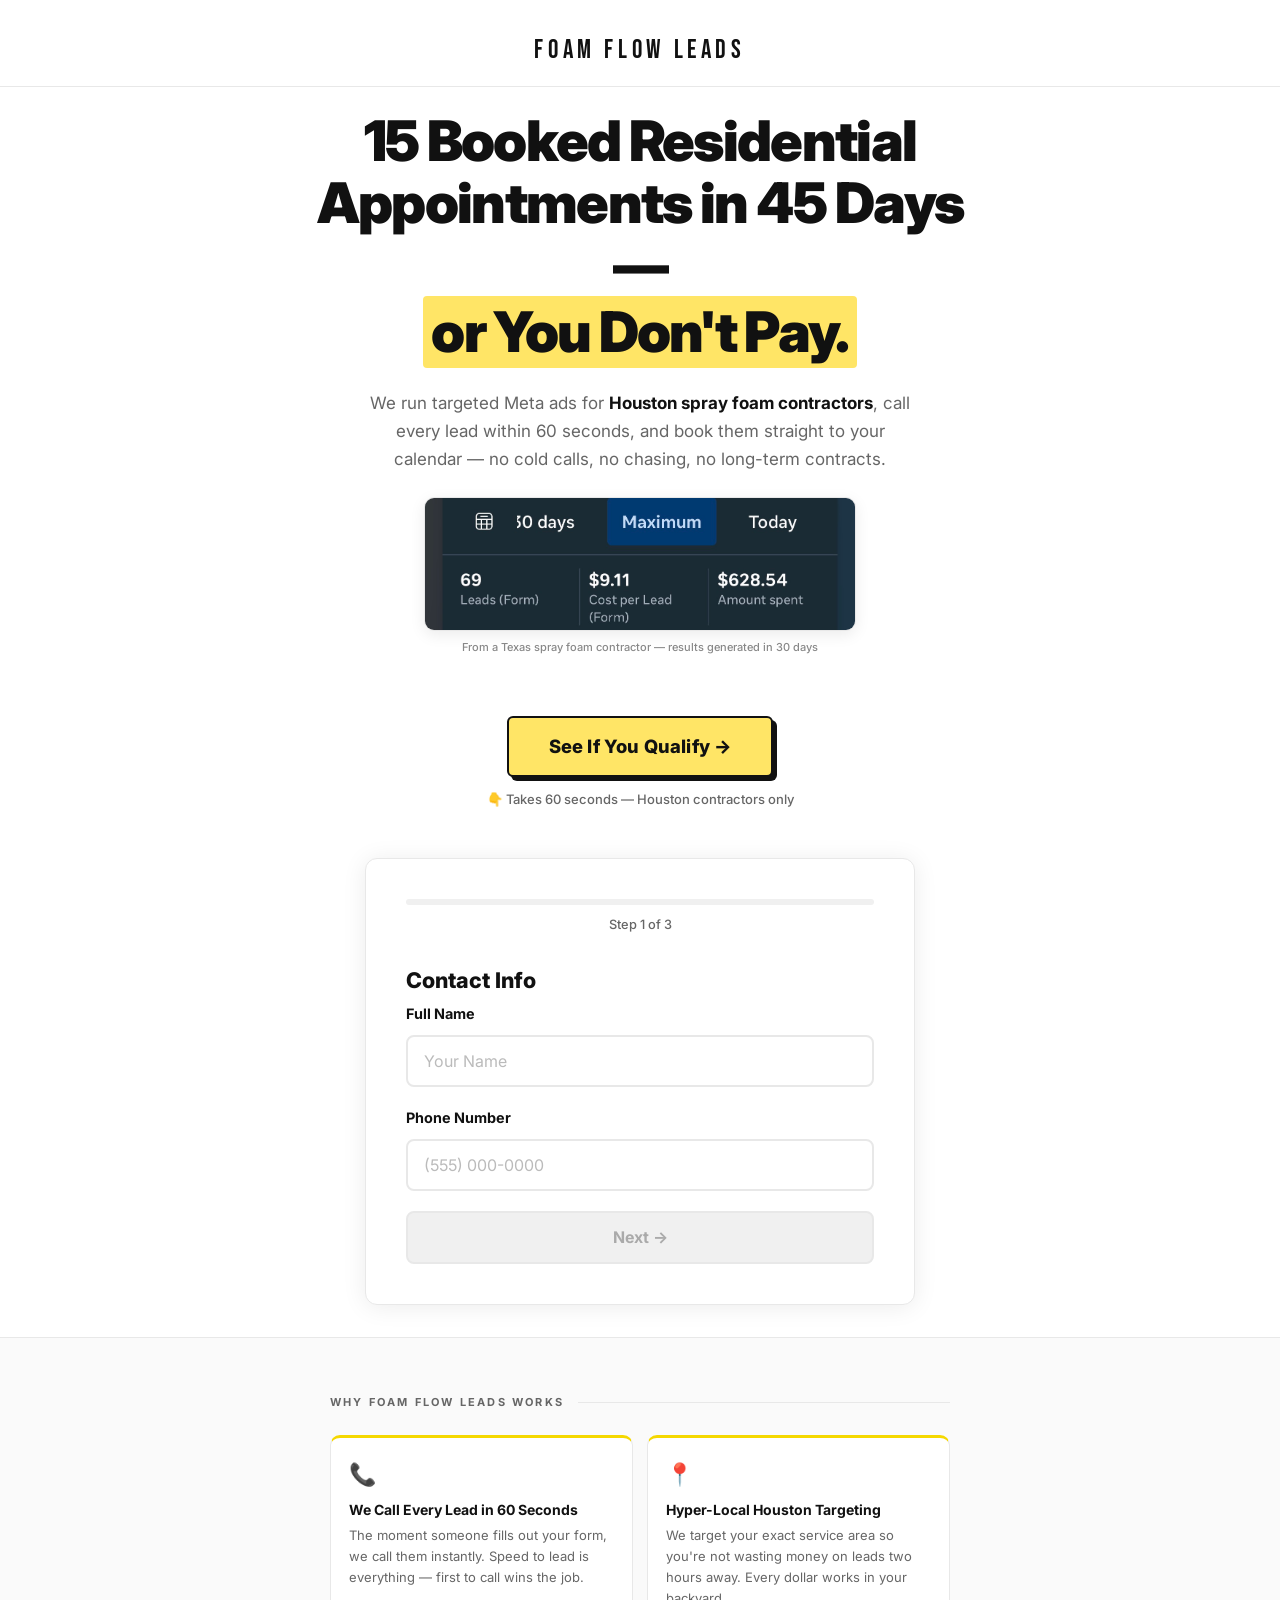
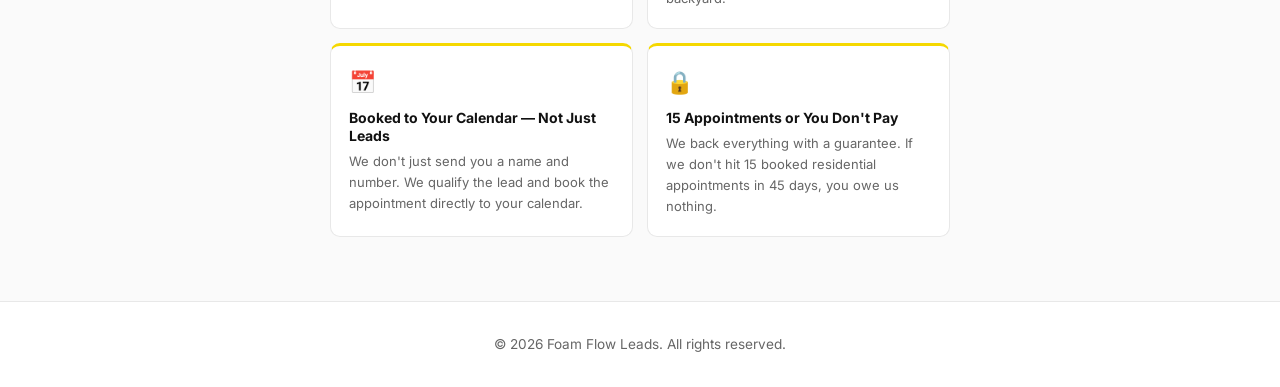
==== commit 9ca2e01c: "Update index.html" ====
--- a/index.html
+++ b/index.html
@@ -102,8 +102,8 @@
         <!-- HERO -->
         <section class="hero-text">
             <h1 class="hero-headline">
-                <span class="headline-highlight">15 Booked Residential Appointments</span>
-                in 45 Days — or You Don't Pay.
+                15 Booked Residential Appointments in 45 Days —<br>
+                <span class="headline-highlight">or You Don't Pay.</span>
             </h1>
             <p class="hero-subtext">
                 We run targeted Meta ads for <strong>Houston spray foam contractors</strong>, call every lead within 60 seconds, and book them straight to your calendar — no cold calls, no chasing, no long-term contracts.
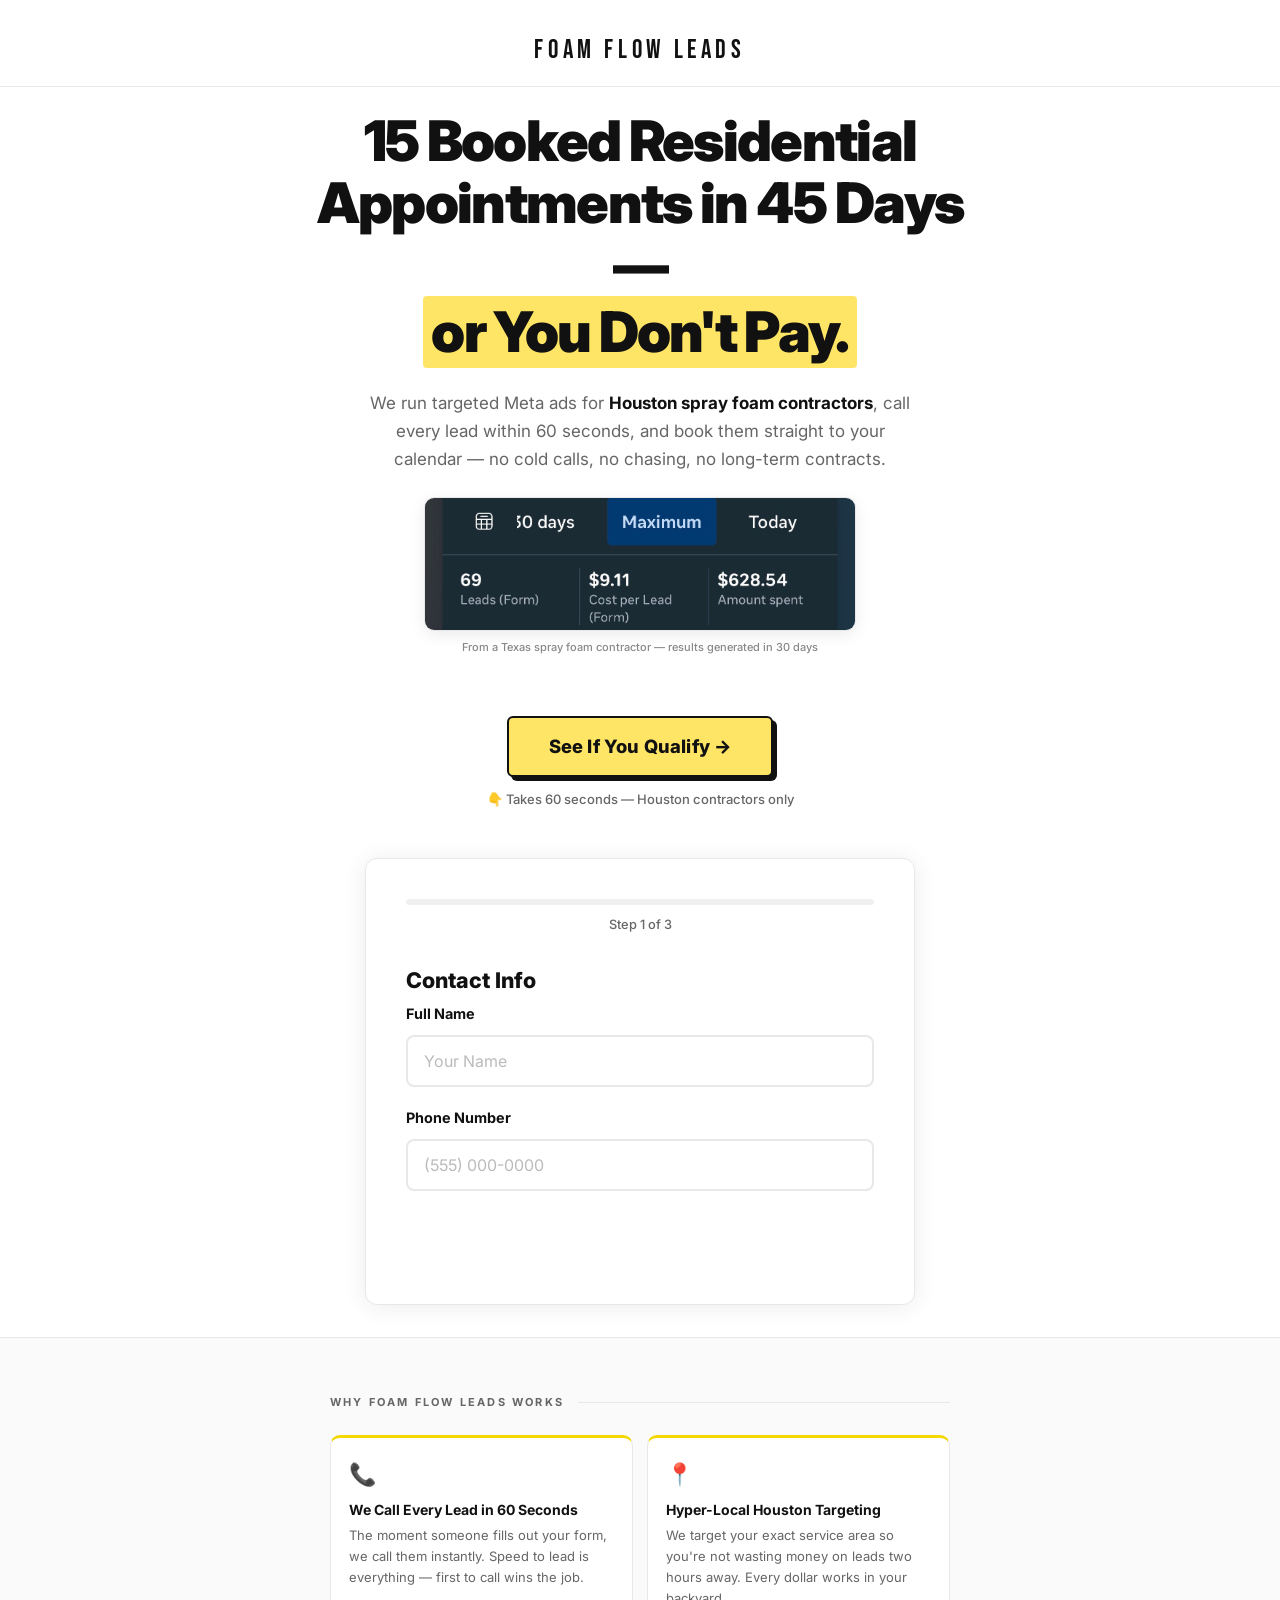
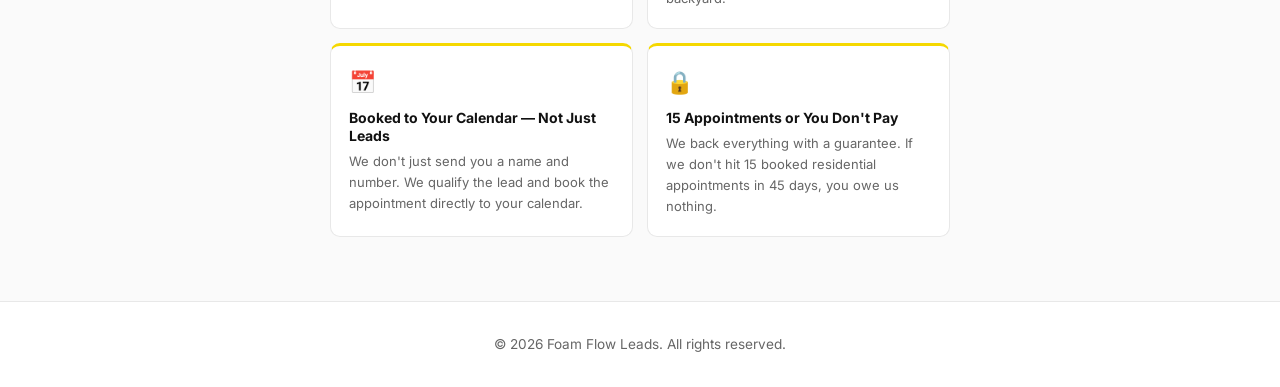
==== commit fb483d08: "Update index.html" ====
--- a/index.html
+++ b/index.html
@@ -180,26 +180,26 @@
                         </div>
                     </div>
 
-                    <!-- Step 3: Experience -->
+                    <!-- Step 3: Job Type -->
                     <div class="form-step" id="step3">
-                        <h2 class="step-title">How long have you been in the spray foam business?</h2>
-                        <p class="step-subtitle">We work best with established crews who are ready to grow.</p>
+                        <h2 class="step-title">What type of jobs does your crew mainly do?</h2>
+                        <p class="step-subtitle">This helps us target the right homeowners for your business.</p>
                         <div class="radio-group">
                             <label class="radio-card">
-                                <input type="radio" name="experience" value="less-than-1-year">
-                                <span class="radio-label">Less than 1 year</span>
-                            </label>
-                            <label class="radio-card">
-                                <input type="radio" name="experience" value="1-2-years">
-                                <span class="radio-label">1–2 years</span>
-                            </label>
-                            <label class="radio-card">
-                                <input type="radio" name="experience" value="3-5-years">
-                                <span class="radio-label">3–5 years</span>
-                            </label>
-                            <label class="radio-card">
-                                <input type="radio" name="experience" value="5-plus-years">
-                                <span class="radio-label">5+ years</span>
+                                <input type="radio" name="jobType" value="residential">
+                                <span class="radio-label">Mostly residential (homes, attics, crawl spaces)</span>
+                            </label>
+                            <label class="radio-card">
+                                <input type="radio" name="jobType" value="commercial">
+                                <span class="radio-label">Mostly commercial (warehouses, new builds)</span>
+                            </label>
+                            <label class="radio-card">
+                                <input type="radio" name="jobType" value="mix">
+                                <span class="radio-label">Mix of both</span>
+                            </label>
+                            <label class="radio-card">
+                                <input type="radio" name="jobType" value="agricultural">
+                                <span class="radio-label">Agricultural / pole barns</span>
                             </label>
                         </div>
                         <div class="form-buttons">
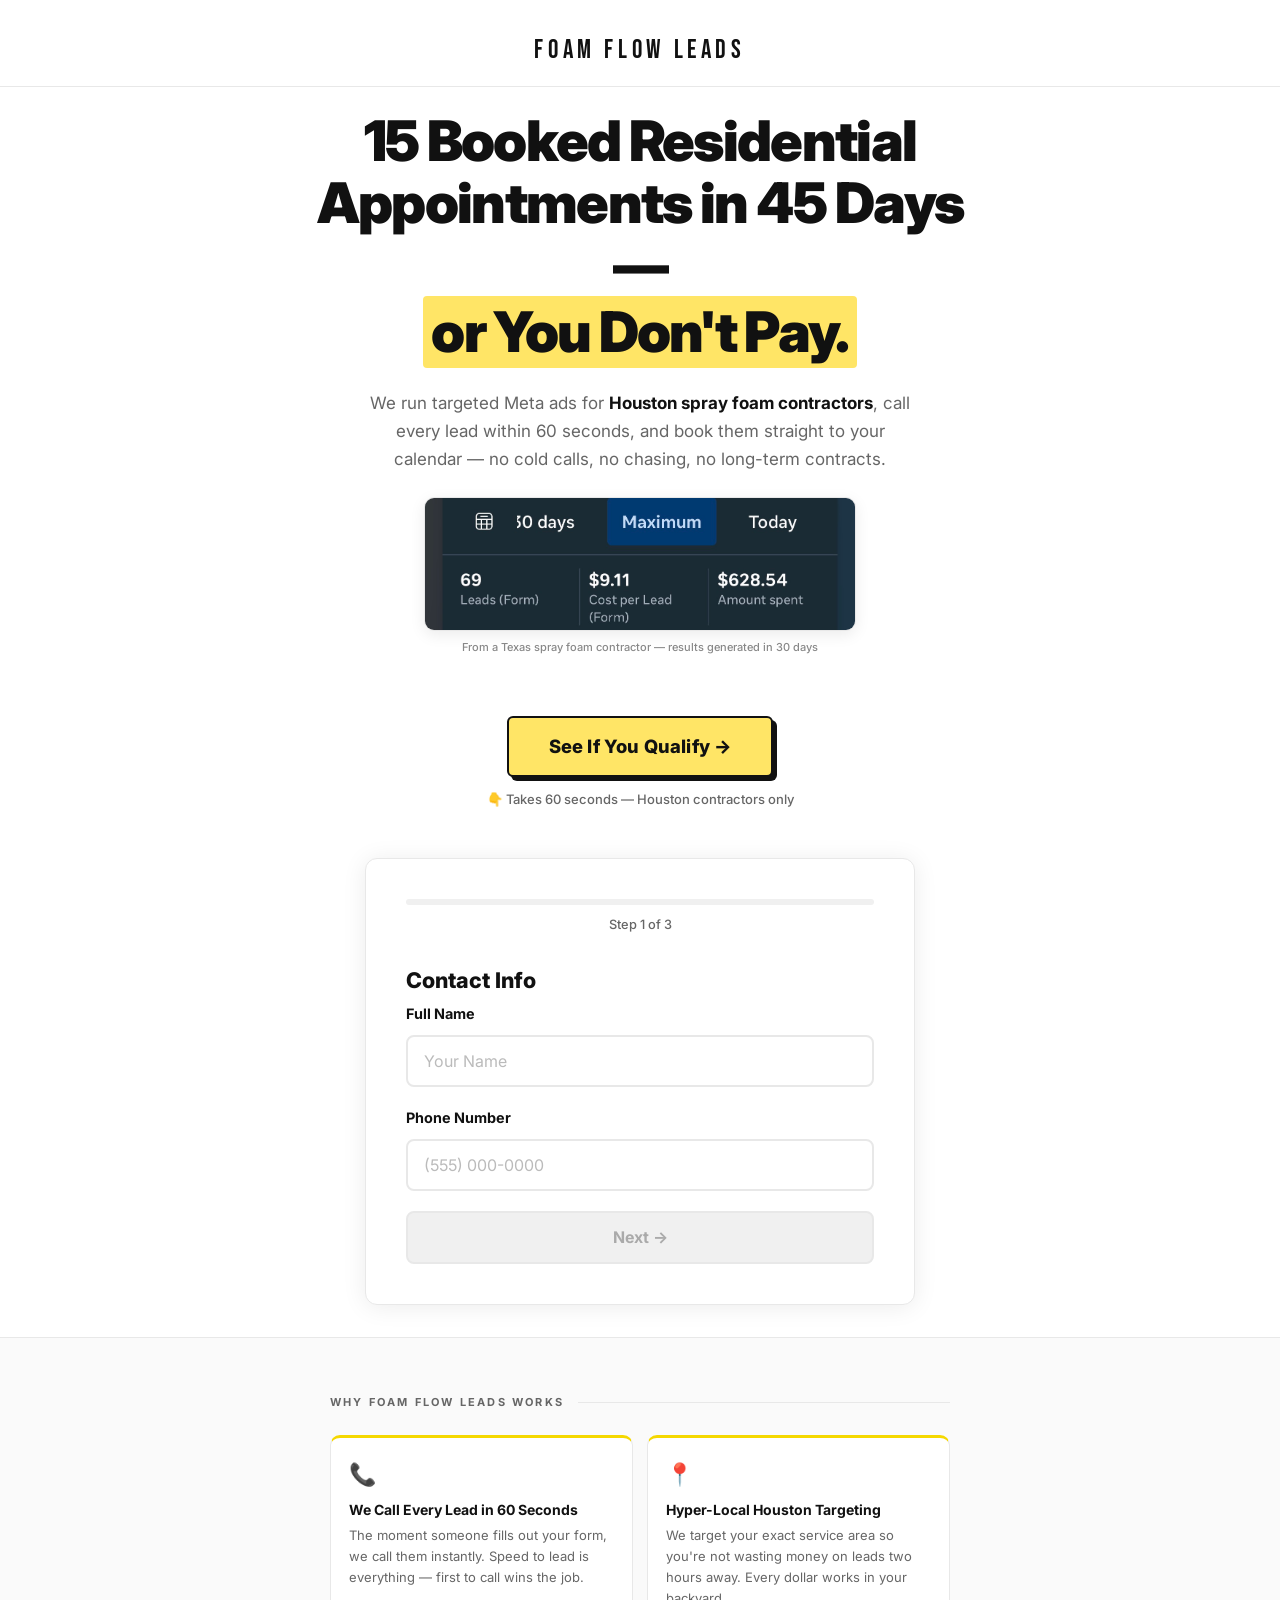
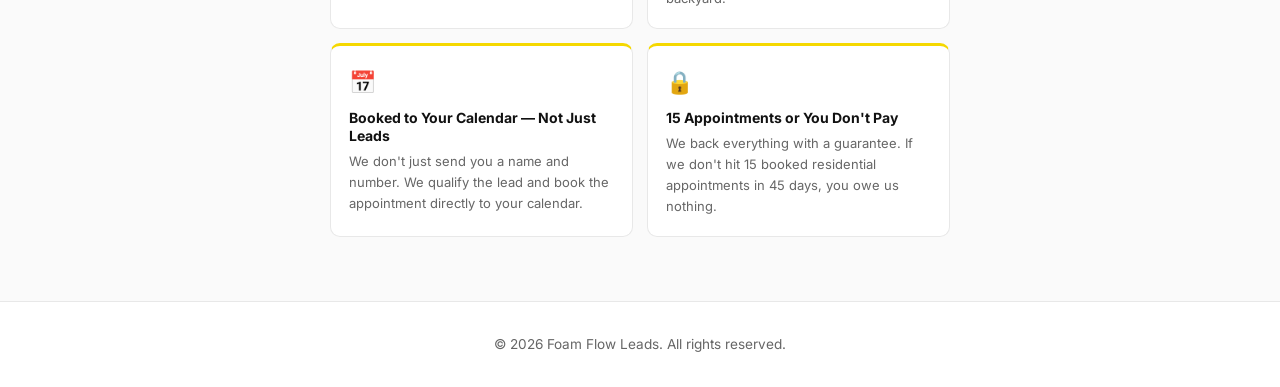
==== commit 9695bfdf: "Update index.html" ====
--- a/index.html
+++ b/index.html
@@ -212,28 +212,29 @@
                     <div class="form-step" id="stepBooking">
                         <div class="booking-result">
                             <div class="booking-result-badge">✅ You Qualify</div>
-                            <h2 class="booking-result-title">Here's Exactly What We'll Do For You.</h2>
-                            <p class="booking-result-sub">On this free 30-minute call, we'll build a custom lead plan for your crew and show you what a full pipeline looks like in your specific service area.</p>
+                            <h2 class="booking-result-title">Here's What Happens on the Call.</h2>
+                            <p class="booking-result-sub">Free 30-min Zoom. No pitch, no pressure.</p>
 
                             <div style="margin: 20px 0;">
                                 <div class="result-value-box">
-                                    <div class="result-value-box-title">📍 We'll map your exact service area</div>
-                                    <div class="result-value-box-desc">We identify where homeowners in your zip codes are actively searching for spray foam — so every ad dollar hits the right person.</div>
+                                    <div class="result-value-box-title">📍 We map your service area</div>
+                                    <div class="result-value-box-desc">We find where residential homeowners in your market are most active so your ads reach the right people.</div>
                                 </div>
                                 <div class="result-value-box">
-                                    <div class="result-value-box-title">📲 We'll show you the exact ad strategy</div>
-                                    <div class="result-value-box-desc">You'll see the same Meta ad setup we used to generate 69 leads at $9.11 each — and how we'd run it specifically for your crew.</div>
+                                    <div class="result-value-box-title">📲 We show you the ad strategy</div>
+                                    <div class="result-value-box-desc">The same setup that generated 69 leads at $9.11 each — tailored to your crew.</div>
                                 </div>
                                 <div class="result-value-box">
-                                    <div class="result-value-box-title">📞 You'll leave with a clear gameplan</div>
-                                    <div class="result-value-box-desc">No vague advice. You'll know exactly what it takes to fill your schedule with booked residential appointments — whether you move forward with us or not.</div>
+                                    <div class="result-value-box-title">📞 You leave with a clear plan</div>
+                                    <div class="result-value-box-desc">Whether you work with us or not, you'll know exactly what it takes to fill your schedule.</div>
                                 </div>
                             </div>
 
                             <div class="result-urgency">
-                                ⚠️ We only take 1 contractor per area. If your market shows available, book now before it's claimed.
+                                ⚠️ 1 contractor per area in Houston. Book before your market gets claimed.
                             </div>
 
+                            <p style="font-size:13px;font-weight:800;color:#111;text-align:center;margin-bottom:16px;">🔒 Remember — 15 booked appointments in 45 days or you don't pay.</p>
                             <button type="button" class="btn btn-booking-gold btn-block" onclick="window.location.href='booking.html?utm_campaign=blueprint&name='+encodeURIComponent(document.getElementById('userName').value)+'&phone='+encodeURIComponent(document.getElementById('userPhone').value)">
                                 Book My Free Strategy Call →
                             </button>
